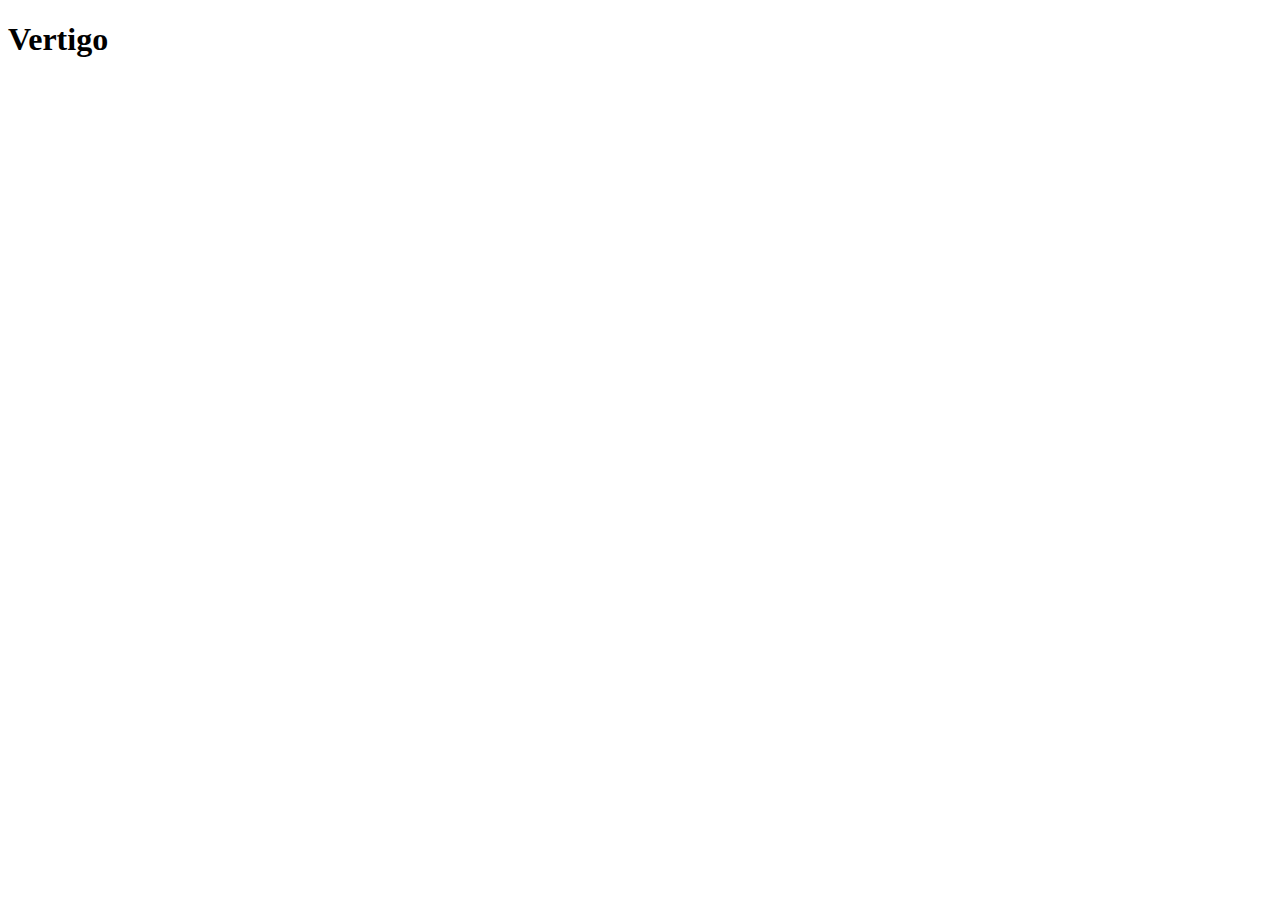
==== idex.html @ 67cc2435 "Primeiro commit do projeto vertigo" ====
<!DOCTYPE html>
<html lang="pt-BR">
<head>
    <meta charset="UTF-8">
    <meta name="viewport" content="width=device-width, initial-scale=1.0">
    <title>Vertigo</title>
</head>
<body>
    <h1>Vertigo</h1>
</body>
</html>
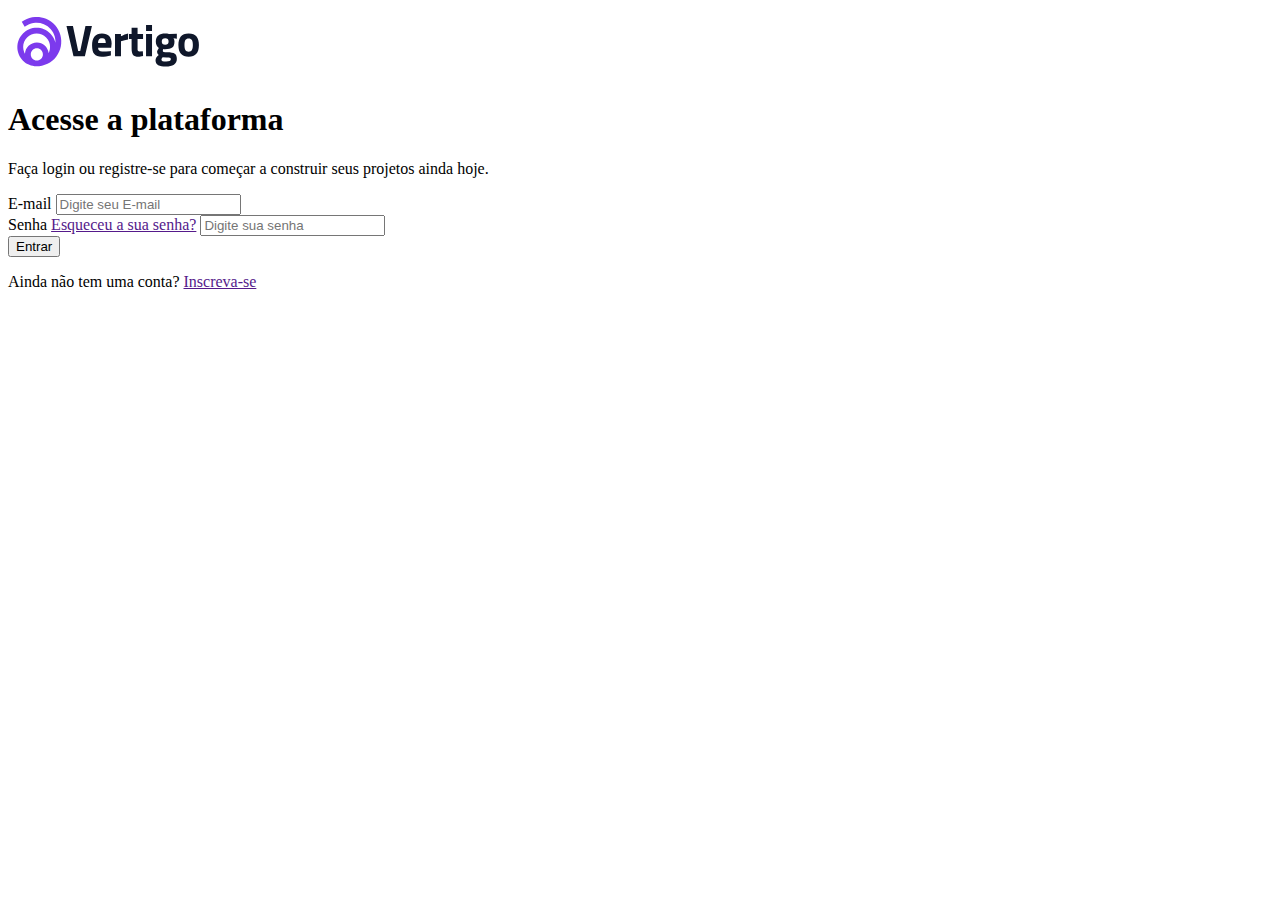
==== commit 972b7402: "Atualização - Html terminado" ====
--- a/idex.html
+++ b/idex.html
@@ -3,9 +3,36 @@
 <head>
     <meta charset="UTF-8">
     <meta name="viewport" content="width=device-width, initial-scale=1.0">
+    <link rel="stylesheet" href="style.css">
     <title>Vertigo</title>
 </head>
 <body>
-    <h1>Vertigo</h1>
+    <header>
+        <img src="./imagens/logo.svg" alt="Logo">
+    </header>
+    <main>
+        <section class="descricao">
+            <h1>Acesse a plataforma</h1>
+            <p>Faça login ou registre-se para começar a construir seus projetos ainda hoje.</p>
+        </section>
+        <section class="login">
+            <form action="">
+                <div class="input-box">
+                    <label for="email">E-mail</label>
+                    <input type="email" placeholder="Digite seu E-mail" id="email">
+                </div>
+                <div class="input-box">
+                    <label for="senha">Senha</label>
+                    <a href="">Esqueceu a sua senha?</a>
+                    <input type="password" placeholder="Digite sua senha" id="senha">
+                </div>
+                <button>Entrar</button>
+            </form>
+            <p>
+                Ainda não tem uma conta? <a href="">Inscreva-se</a>
+            </p>
+
+        </section>
+    </main>
 </body>
-</html>+</html>
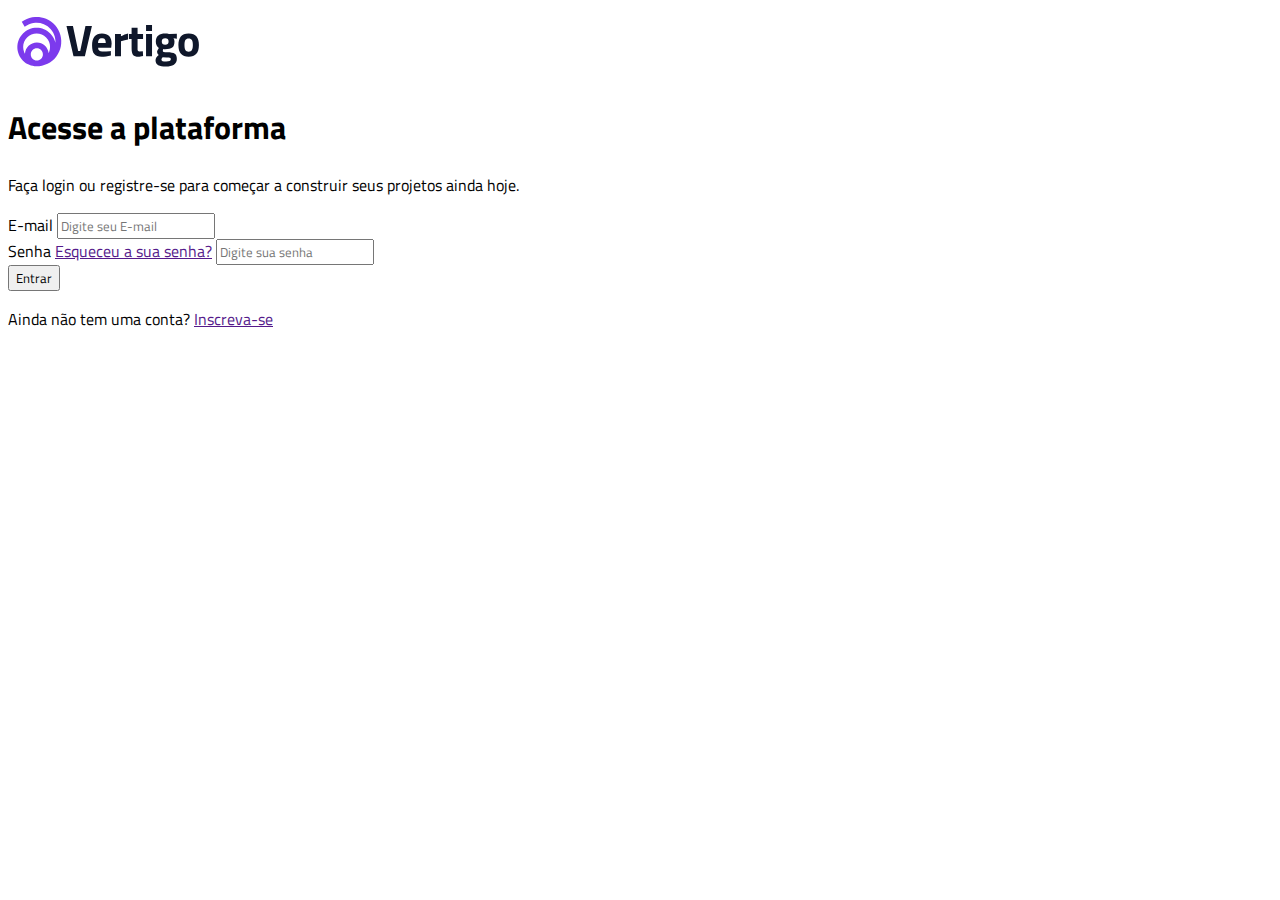
==== commit 62c519cd: "Atualização - fonte da página" ====
--- a/idex.html
+++ b/idex.html
@@ -4,6 +4,9 @@
     <meta charset="UTF-8">
     <meta name="viewport" content="width=device-width, initial-scale=1.0">
     <link rel="stylesheet" href="style.css">
+    <link rel="preconnect" href="https://fonts.googleapis.com">
+    <link rel="preconnect" href="https://fonts.gstatic.com" crossorigin>
+    <link href="https://fonts.googleapis.com/css2?family=Titillium+Web:wght@400;600;700&display=swap" rel="stylesheet">
     <title>Vertigo</title>
 </head>
 <body>
@@ -26,7 +29,9 @@
                     <a href="">Esqueceu a sua senha?</a>
                     <input type="password" placeholder="Digite sua senha" id="senha">
                 </div>
+
                 <button>Entrar</button>
+
             </form>
             <p>
                 Ainda não tem uma conta? <a href="">Inscreva-se</a>
--- a/style.css
+++ b/style.css
@@ -0,0 +1,3 @@
+*{
+    font-family: "Titillium Web", sans-serif;
+}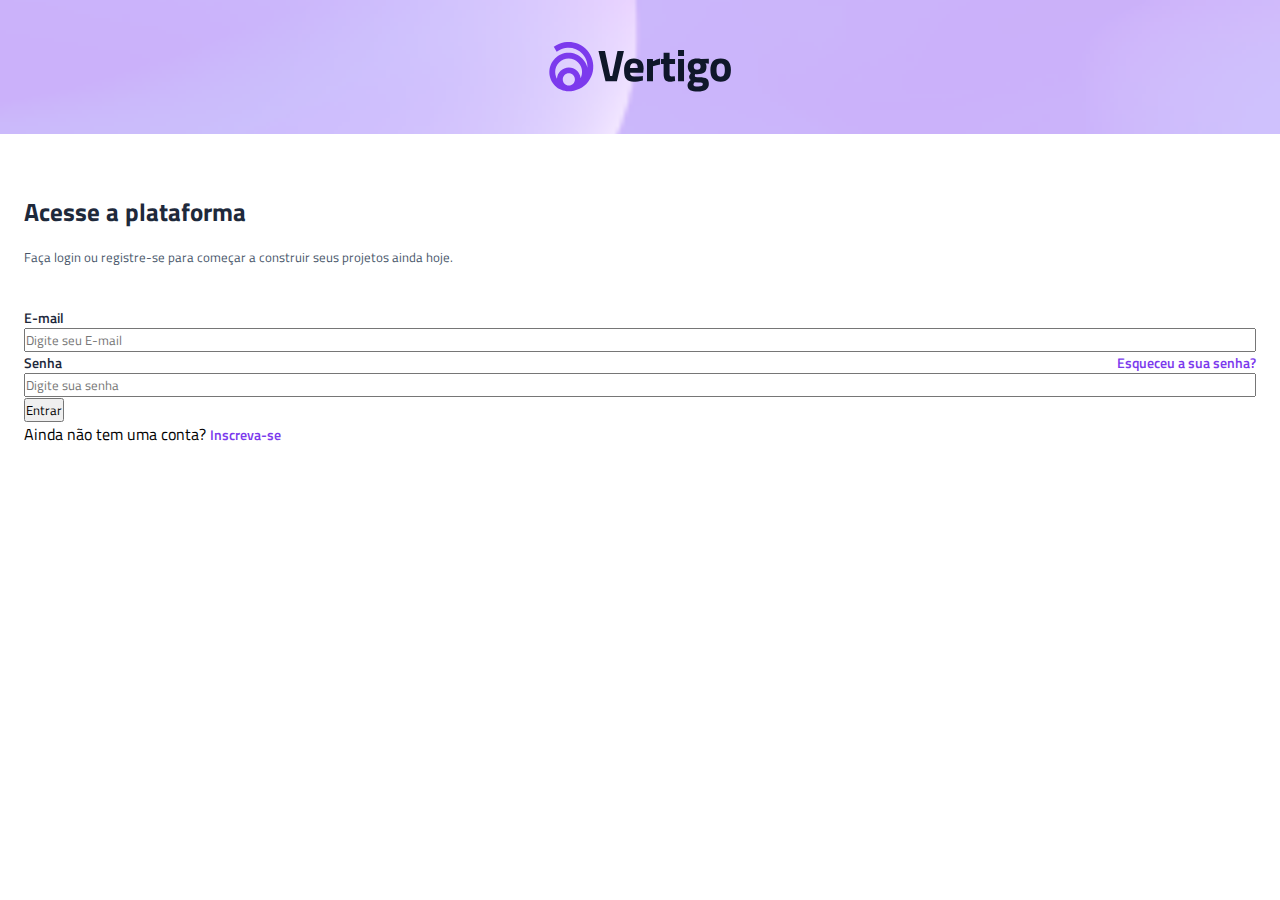
==== commit 4ce1cb55: "Estilização dos labels e das âncoras de seção de login" ====
--- a/idex.html
+++ b/idex.html
@@ -25,8 +25,10 @@
                     <input type="email" placeholder="Digite seu E-mail" id="email">
                 </div>
                 <div class="input-box">
-                    <label for="senha">Senha</label>
-                    <a href="">Esqueceu a sua senha?</a>
+                    <div>
+                        <label for="senha">Senha</label>
+                        <a href="">Esqueceu a sua senha?</a>
+                    </div>
                     <input type="password" placeholder="Digite sua senha" id="senha">
                 </div>
 
--- a/style.css
+++ b/style.css
@@ -1,3 +1,83 @@
 *{
+    /* Reset do css*/
+    margin: 0;
+    padding: 0;
+    box-sizing: border-box;
     font-family: "Titillium Web", sans-serif;
+}
+
+/* 1rem = 16px */
+/* 2.5rem = 49px */
+
+/* nome da cor, rgb, rgba, hex, hsl, hwb */
+
+:root {
+    --gray-800: #1E293B;
+    --gray-600: #475569;
+    --purple: #7c3aed;
+
+
+}
+
+/* numero = 20 */
+/* print (numero) */
+
+header {
+    background-image: url(./imagens/bg-mobile.png);
+    background-size: cover;
+    height: 8.375rem;
+
+    display: flex;
+    justify-content: center;
+    align-items: center;
+
+    margin-bottom: 3.7rem;
+}
+
+main {
+    padding-inline: 1.5rem;
+}
+
+.descricao {
+    margin-bottom: 2.5rem;
+}
+
+.descricao h1{
+    color: var(--gray-800);
+    margin-bottom: 1rem;
+    font-size: 1.5625rem;
+}
+
+.descricao p {
+    font-size: 0.8125rem ;
+    color: var(--gray-600);
+}
+
+.input-box {
+    display: flex;
+    flex-direction: column;
+
+}
+
+.input-box div{
+    display: flex;
+    justify-content: space-between;
+    align-items: center;
+}
+
+.login label{
+    font-size: 0.875rem;
+    color: var(--gray-800);
+    font-weight: 600;
+}
+
+.login a {
+    color: var(--purple);
+    text-decoration: none;
+    font-size: 0.875rem;
+    font-weight: 600;
+}
+
+.login a:houver{
+    text-decoration: underline;
 }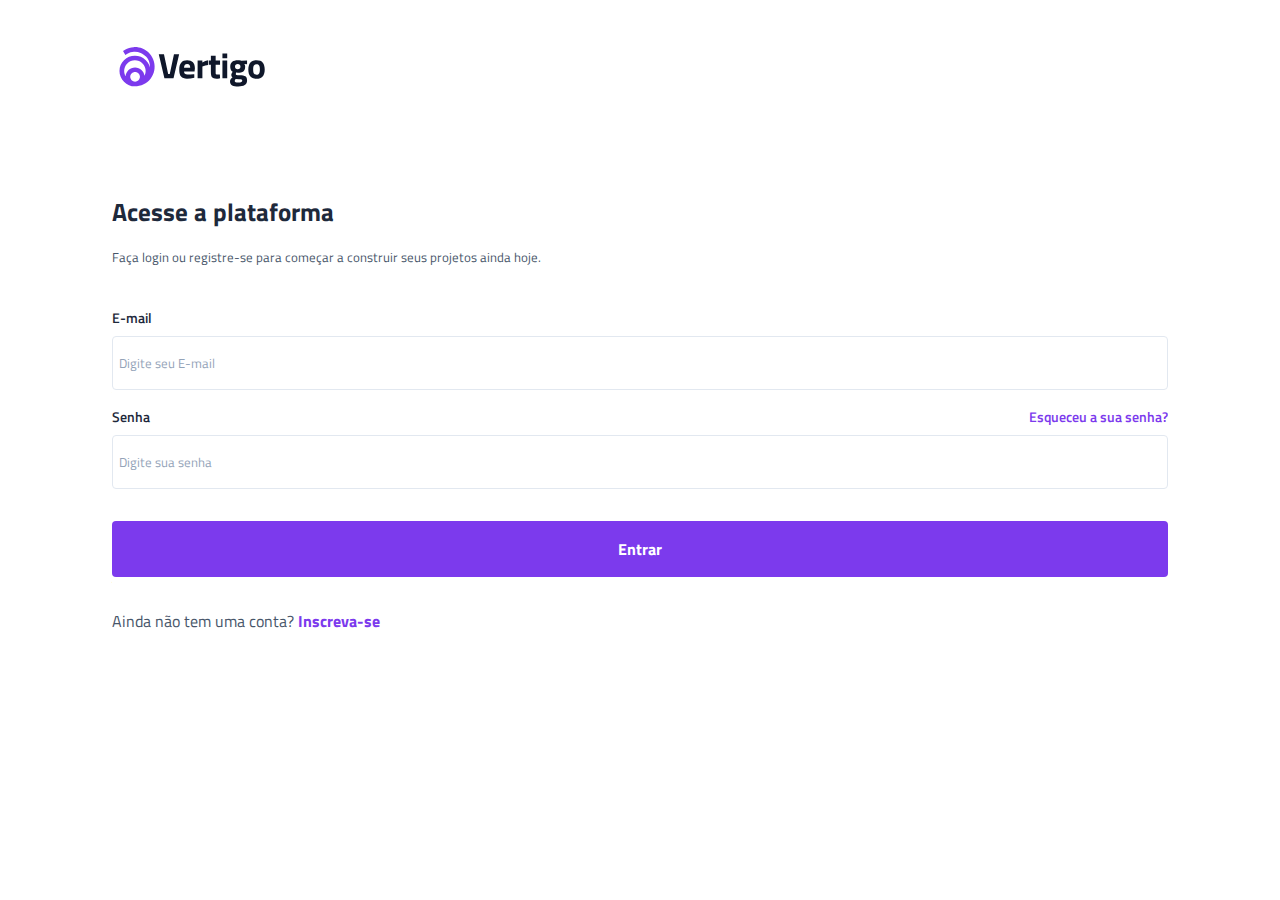
==== commit ac890380: "Primeiros ajustes do desktop" ====
--- a/idex.html
+++ b/idex.html
@@ -10,7 +10,10 @@
     <title>Vertigo</title>
 </head>
 <body>
-    <header>
+    <div class="conteudo">
+
+   
+        <header>
         <img src="./imagens/logo.svg" alt="Logo">
     </header>
     <main>
@@ -41,5 +44,6 @@
 
         </section>
     </main>
+</div>
 </body>
 </html>
--- a/style.css
+++ b/style.css
@@ -15,8 +15,9 @@
     --gray-800: #1E293B;
     --gray-600: #475569;
     --purple: #7c3aed;
-
-
+    --gray-200: #e2e8f0;
+    --gray-400: #94a3b8;
+    --white: #fff;
 }
 
 /* numero = 20 */
@@ -56,7 +57,8 @@
 .input-box {
     display: flex;
     flex-direction: column;
-
+    gap: 0.5rem;
+    margin-bottom: 1rem;
 }
 
 .input-box div{
@@ -71,6 +73,22 @@
     font-weight: 600;
 }
 
+.login input{
+    padding: 1rem 0.35rem;
+    border: 1px solid var(--gray-200);
+    border-radius: 0.25rem;
+    color: var(--gray-800);
+}
+
+.login input::placeholder{
+    color: var(--gray-400);
+}
+
+.login input:hover,
+.login input:focus {
+    outline: 1px solid var(--purple);
+}
+
 .login a {
     color: var(--purple);
     text-decoration: none;
@@ -80,4 +98,42 @@
 
 .login a:houver{
     text-decoration: underline;
+}
+
+.login button {
+    margin-top: 1rem;
+    margin-bottom: 2rem;
+    padding-block: 1rem;
+    width: 100%;
+    background: var(--purple);
+    border: none;
+    border-radius: 0.25rem;
+    font-size: 1rem;
+    font-weight: 700;
+    color: var(--white);
+}
+
+.login > p{
+    color: var(--gray-600);
+}
+
+.login > p a{
+    font-weight: 700;
+    font-size: 1rem;
+}
+
+@media(min-width: 1000px) {
+    header {
+        background: none;
+        justify-content: flex-start;
+        padding-inline: 7rem;
+    }
+
+    header img{
+        width: 10rem;
+    }
+
+    main {
+        padding-inline: 7rem;
+    }
 }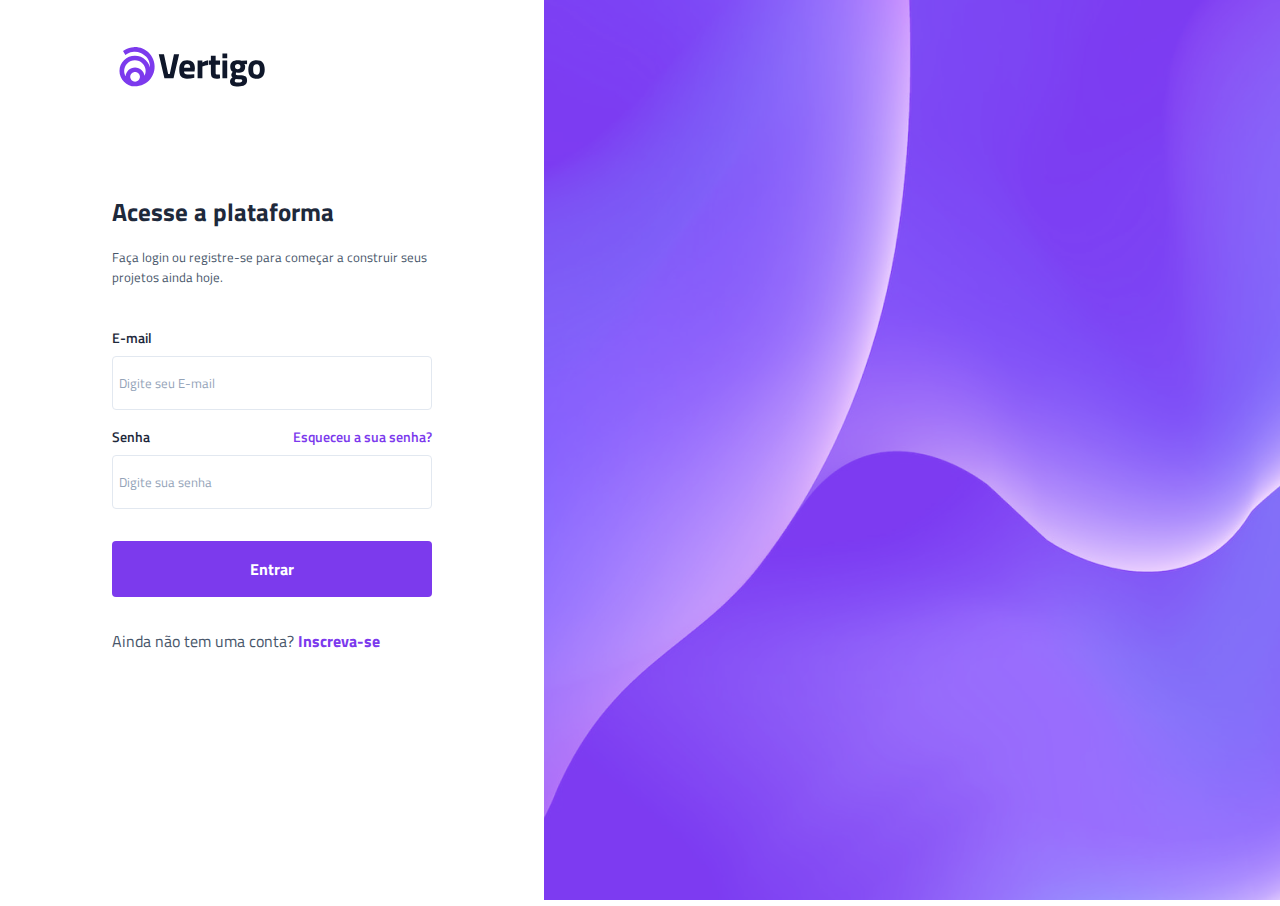
==== commit ebc02345: "Inserção do background desktop" ====
--- a/idex.html
+++ b/idex.html
@@ -45,5 +45,8 @@
         </section>
     </main>
 </div>
+<div class="bg-desktop">
+    <img src="./imagens/img.png" alt="background desktop">
+</div>
 </body>
 </html>
--- a/style.css
+++ b/style.css
@@ -122,7 +122,16 @@
     font-size: 1rem;
 }
 
+.bg-desktop {
+    display: none;
+}
+
 @media(min-width: 1000px) {
+
+    body {
+        display: flex;
+    }
+
     header {
         background: none;
         justify-content: flex-start;
@@ -136,4 +145,13 @@
     main {
         padding-inline: 7rem;
     }
+
+    .conteudo {
+        width: 100%;
+    }
+
+    .bg-desktop {
+        display: block;
+        width: 100%;
+    }
 }